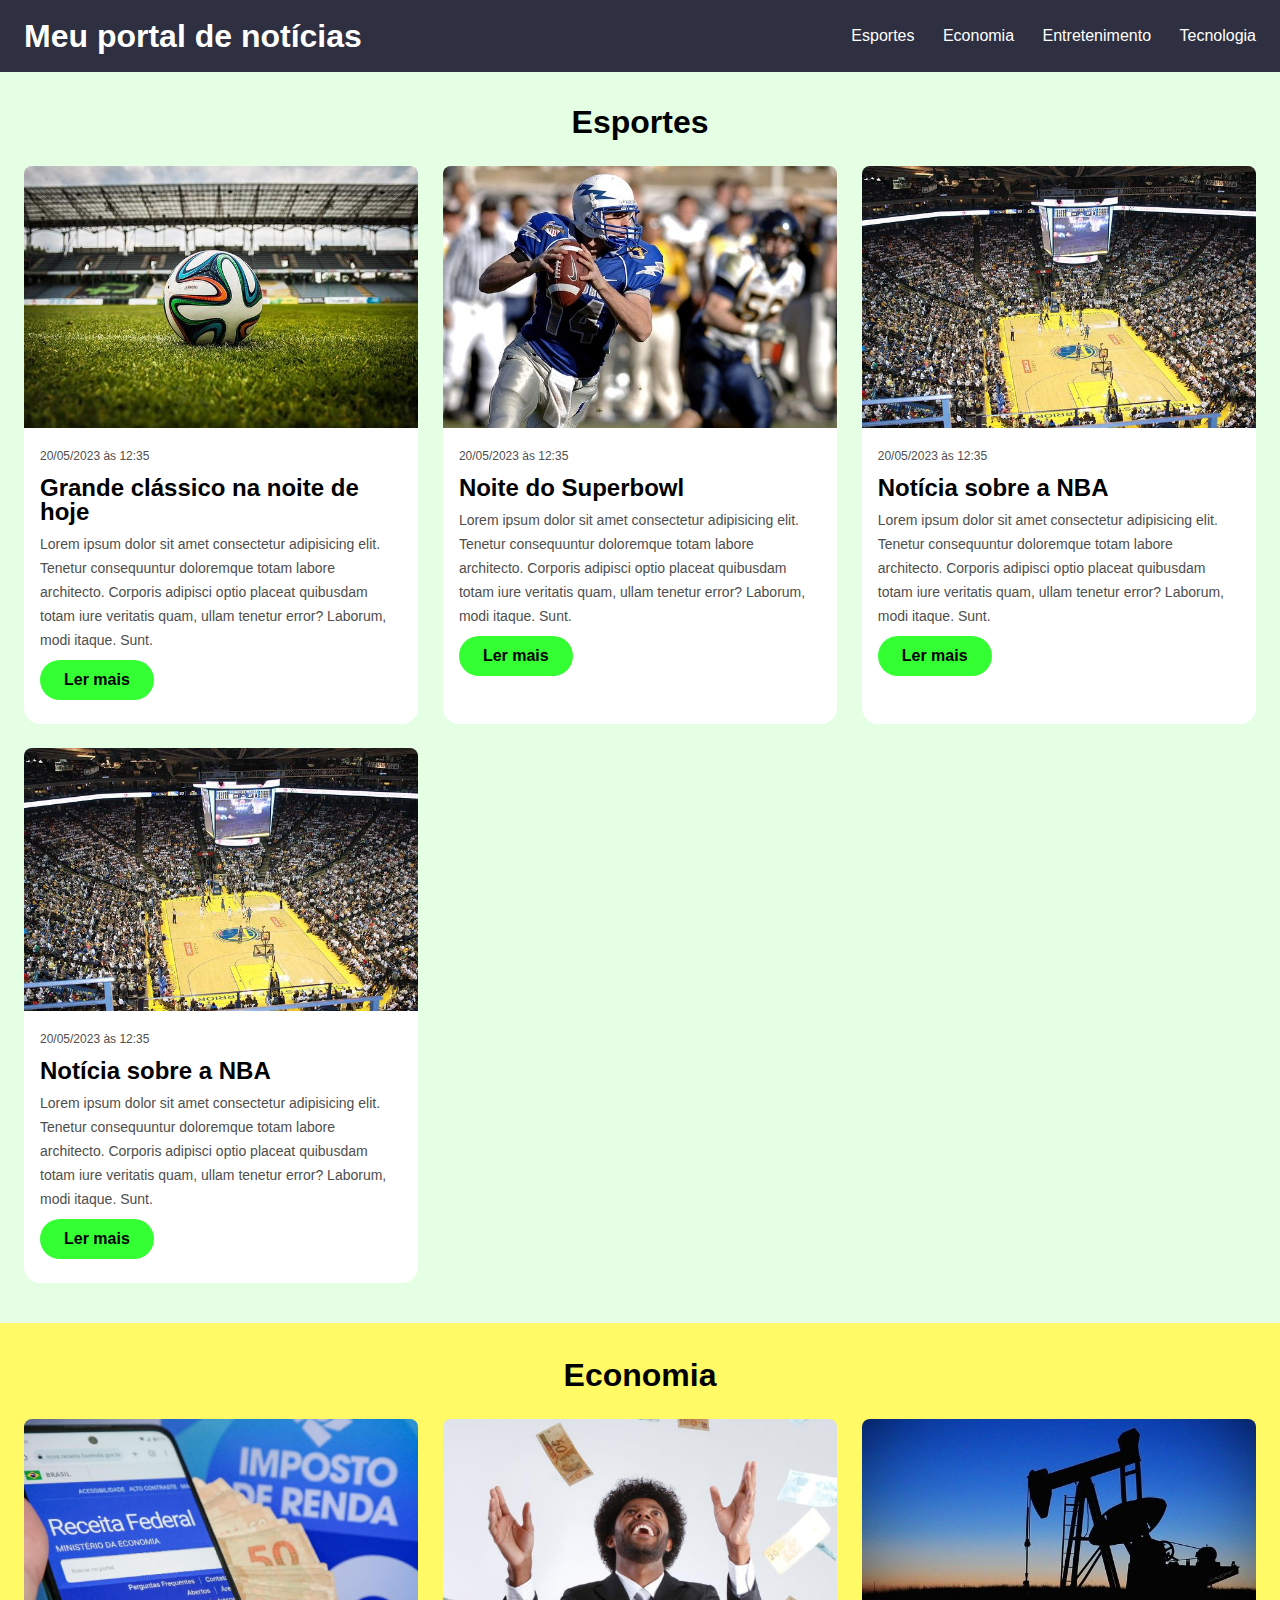
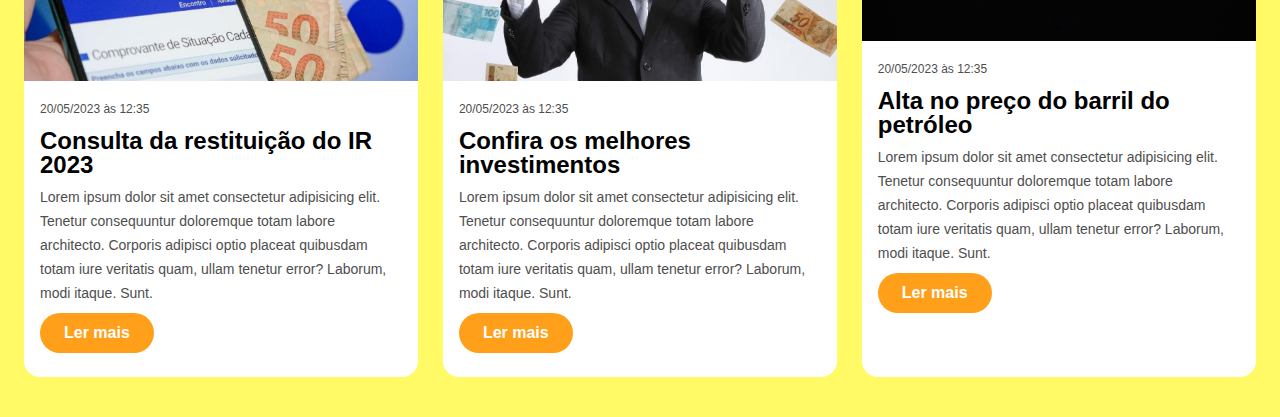
==== Modulo-4/index.html @ 0dba43e3 "Arquivo base finalizado para o Exercicio" ====
<!DOCTYPE html>
<html lang="pt-BR">
<head>
    <meta charset="UTF-8">
    <meta http-equiv="X-UA-Compatible" content="IE=edge">
    <meta name="viewport" content="width=device-width, initial-scale=1.0">
    <title>Meu portal de notícias</title>
    <link rel="stylesheet" href="css/style.css" />
</head>
<body>
    <header>
        <div class="container">
            <h1>Meu portal de notícias</h1>
            <nav>
                <ul>
                    <li>
                        <a href="#sports" title="Ir para a seção de esportes">Esportes</a>
                    </li>
                    <li>
                        <a href="#economy" title="Ir para a seção de notícias">Economia</a>
                    </li>
                    <li>
                        <a href="#games" title="Ir para a seção de notícias">Entretenimento</a>
                    </li>
                    <li>
                        <a href="#games" title="Ir para a seção de notícias">Tecnologia</a>
                    </li>
                </ul>
            </nav>
        </div>
    </header>
    <main>
    <!--Sessão de Esportes -->
    <section id="sports">
        <div class="container">
            <h2>Esportes</h2>
            <div class="articles">
                <article>
                    <img src="./imagens/futebol.jpg" alt="Bola de futebol no gramado" />
                    <div class="content">
                        <header>
                            <time class="creation-date">20/05/2023 às 12:35</time>
                        </header>
                        <h3>Grande clássico na noite de hoje</h3>
                        <p>
                            Lorem ipsum dolor sit amet consectetur adipisicing elit. Tenetur consequuntur doloremque totam labore architecto. Corporis adipisci optio placeat quibusdam totam iure veritatis quam, ullam tenetur error? Laborum, modi itaque. Sunt.
                        </p>
                        <a href="#" title="Leia a notícia completa">Ler mais</a>
                    </div>
                </article>
                <article>
                    <img src="./imagens/futebol-americano.jpg" alt="Jogador de futebol americano correndo com a bola na mão" />
                    <div class="content">
                        <header>
                            <time class="creation-date">20/05/2023 às 12:35</time>
                        </header>
                        <h3>Noite do Superbowl</h3>
                        <p>
                            Lorem ipsum dolor sit amet consectetur adipisicing elit. Tenetur consequuntur doloremque totam labore architecto. Corporis adipisci optio placeat quibusdam totam iure veritatis quam, ullam tenetur error? Laborum, modi itaque. Sunt.
                        </p>
                        <a href="#" title="Leia a notícia completa">Ler mais</a>
                    </div>
                </article>
                <article>
                    <img src="./imagens/basquete.jpg" title="Vista aérea de uma quadra de basquete" />
                    <div class="content">
                        <header>
                            <time class="creation-date">20/05/2023 às 12:35</time>
                        </header>
                        <h3>Notícia sobre a NBA</h3>
                        <p>
                            Lorem ipsum dolor sit amet consectetur adipisicing elit. Tenetur consequuntur doloremque totam labore architecto. Corporis adipisci optio placeat quibusdam totam iure veritatis quam, ullam tenetur error? Laborum, modi itaque. Sunt.
                        </p>
                        <a href="#" title="Leia a notícia completa">Ler mais</a>
                    </div>
                </article>
                <article>
                    <img src="./imagens/basquete.jpg" title="Vista aérea de uma quadra de basquete" />
                    <div class="content">
                        <header>
                            <time class="creation-date">20/05/2023 às 12:35</time>
                        </header>
                        <h3>Notícia sobre a NBA</h3>
                        <p>
                            Lorem ipsum dolor sit amet consectetur adipisicing elit. Tenetur consequuntur doloremque totam labore architecto. Corporis adipisci optio placeat quibusdam totam iure veritatis quam, ullam tenetur error? Laborum, modi itaque. Sunt.
                        </p>
                        <a href="#" title="Leia a notícia completa">Ler mais</a>
                    </div>
                </article>
            </div>
        </div>
    </section>
    <!-- / Sessão de Esportes -->
    <!--Sessão de Economia -->
    <section id="economy">
        <div class="container">
            <h2>Economia</h2>
            <div class="articles">
                <article>
                    <img src="./imagens/economia/economy_1.jpg" alt="Consulta da restituição do IR 2023" />
                    <div class="content">
                        <header>
                            <time class="creation-date">20/05/2023 às 12:35</time>
                        </header>
                        <h3>Consulta da restituição do IR 2023</h3>
                        <p>
                            Lorem ipsum dolor sit amet consectetur adipisicing elit. Tenetur consequuntur doloremque totam labore architecto. Corporis adipisci optio placeat quibusdam totam iure veritatis quam, ullam tenetur error? Laborum, modi itaque. Sunt.
                        </p>
                        <a href="#" title="Leia a notícia completa">Ler mais</a>
                    </div>
                </article>
                <article>
                    <img src="./imagens/economia/economy_2.jpg" alt="Jogando dinheiro para o alto" />
                    <div class="content">
                        <header>
                            <time class="creation-date">20/05/2023 às 12:35</time>
                        </header>
                        <h3>Confira os melhores investimentos</h3>
                        <p>
                            Lorem ipsum dolor sit amet consectetur adipisicing elit. Tenetur consequuntur doloremque totam labore architecto. Corporis adipisci optio placeat quibusdam totam iure veritatis quam, ullam tenetur error? Laborum, modi itaque. Sunt.
                        </p>
                        <a href="#" title="Leia a notícia completa">Ler mais</a>
                    </div>
                </article>
                <article>
                    <img src="./imagens/petroleo.jpg" alt="Extração de petróleo" />
                    <div class="content">
                        <header>
                            <time class="creation-date">20/05/2023 às 12:35</time>
                        </header>
                        <h3>Alta no preço do barril do petróleo</h3>
                        <p>
                            Lorem ipsum dolor sit amet consectetur adipisicing elit. Tenetur consequuntur doloremque totam labore architecto. Corporis adipisci optio placeat quibusdam totam iure veritatis quam, ullam tenetur error? Laborum, modi itaque. Sunt.
                        </p>
                        <a href="#" title="Leia a notícia completa">Ler mais</a>
                    </div>
                </article>
            </div>
        </div>
    </section>
    <!-- / Sessão de Economia -->
    </main>
</body>
</html>
---- Modulo-4/css/style.css ----
*{
    margin: 0;
    padding: 0;
    border: 0;
    box-sizing: border-box;
}
body{
    font-family: Arial, Helvetica, sans-serif;
    line-height: 150%;
}
main{
    padding-top: 70px;
}
/* Modifiquei essa parte para ser responsivo */
.container{
    max-width: 1366px;
    min-width: 828px;
    width: 100%;
    margin: 0 auto;
}

/* Header */

body > header{
    background: #2e2f41;
    position: fixed;
    width: 100%;
    padding: 24px;
    color: #fff;
}
header .container{
    display: flex;
    align-items: center;
    justify-content: space-between;
}
header li{
    display: inline;
    margin-left: 24px;
}
header li a{
    color: #fff;
    text-decoration: none;
}
/* /Header */

/* Sessões */

section{
    padding: 16px 24px;
}
#sports{
    background-color: rgba(0, 255, 0, 0.1);
}
#sports .articles article a{
    background: rgba(0, 255, 0, 0.8);
    color: #000;
}
#economy{
    background-color: #fffa65;
}
#economy .articles article a{
    background: #ff9f1a;
}
section h2{
    font-size: 32px;
    text-align: center;
    margin: 24px 0 32px;
}
.articles article{
    margin-bottom: 24px;
}

/* /Sessões */

/* Card de noticias */
article{
    background-color: #fff;
    border-radius: 16px;
}
.articles{
    display: flex;
    flex-wrap: wrap;
    justify-content: space-between;
}
.articles article{
    width: 32%;
}
.articles .content{
    padding: 8px 16px 24px;
}
.articles article img{
    width: 100%;
    border-radius: 8px 8px 0 0;
}
.articles article h3{
    margin: 8px 0 8px;
    font-size: 24px;
}
.articles article p{
    font-size: 14px;
    color: #4e4e4e;
}
.articles article a{
    background: red;
    color: #fff;
    padding: 8px 24px;
    display: inline-block;
    text-decoration: none;
    border-radius: 30px;
    margin-top: 8px;
    font-weight: bold;
}
.articles article a:hover{
    text-decoration: underline;
}
.creation-date{
    font-size: 12px;
    color: #4e4e4e;
}
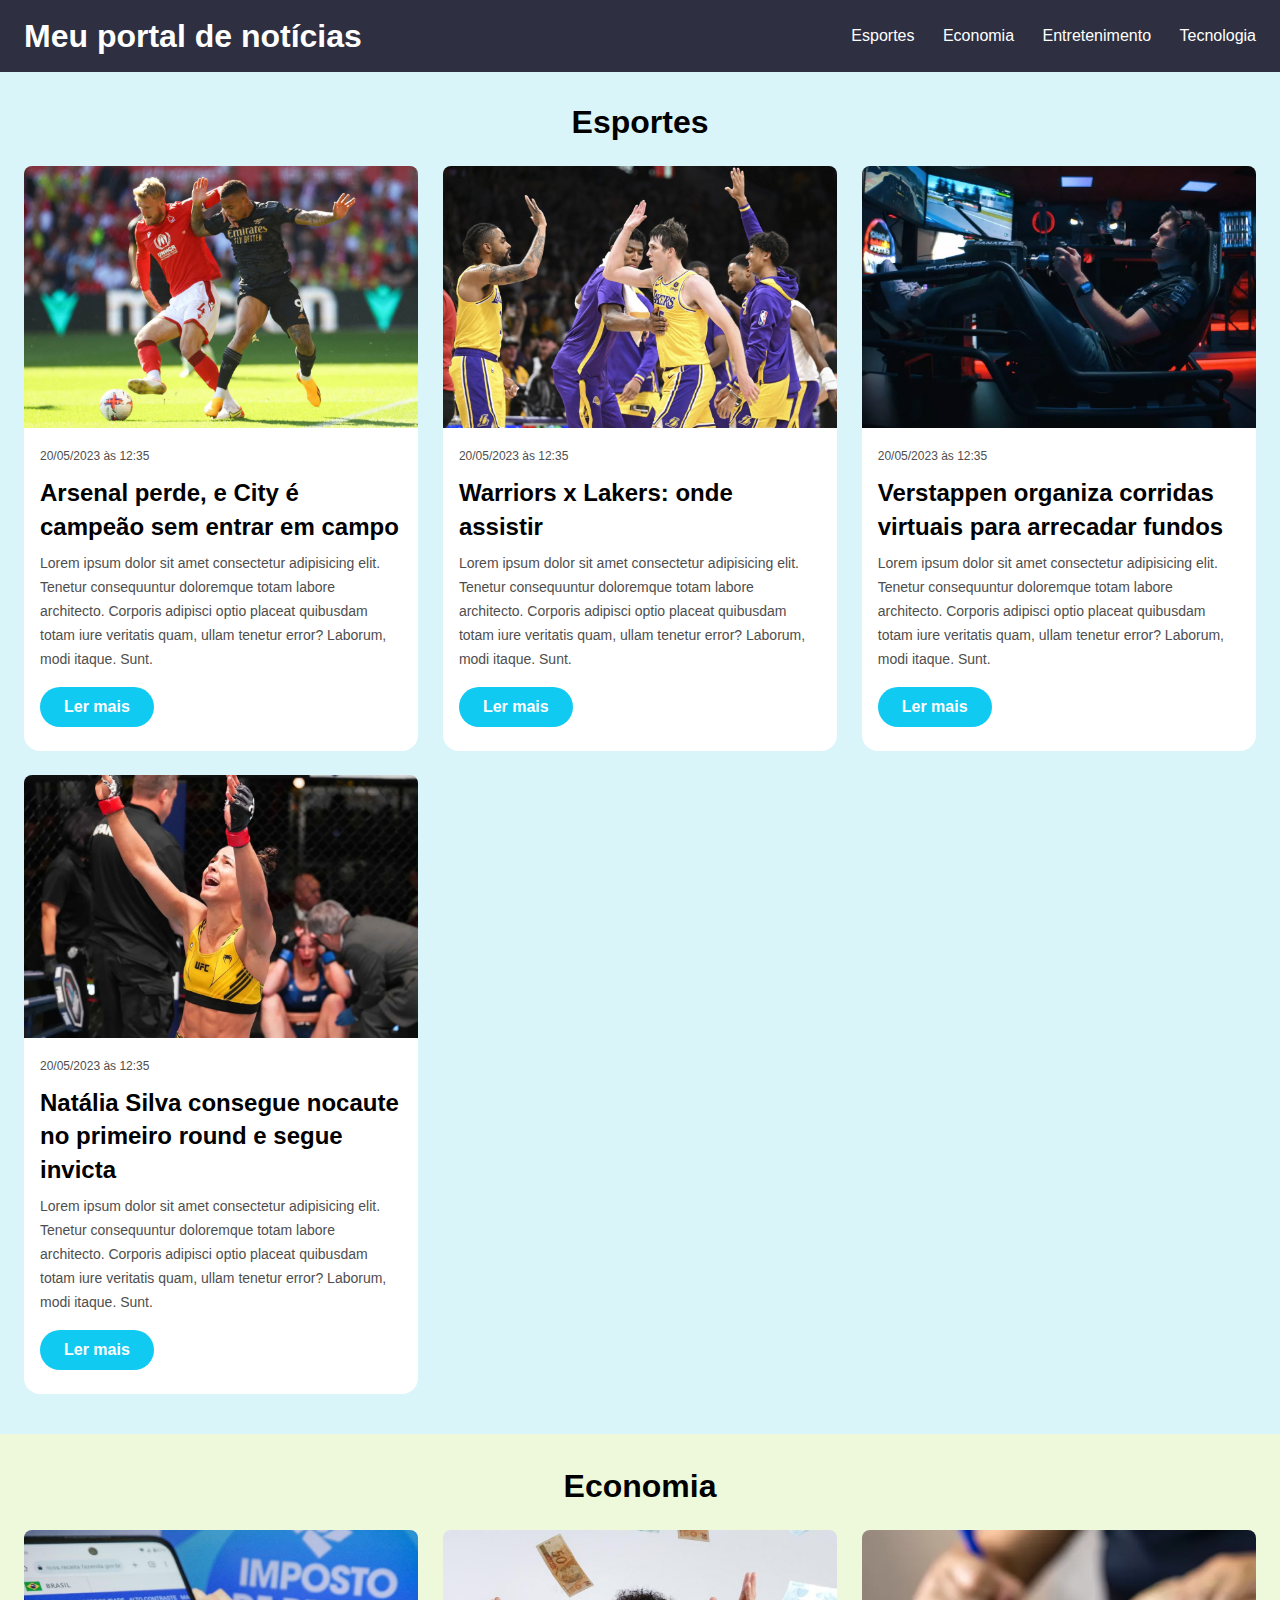
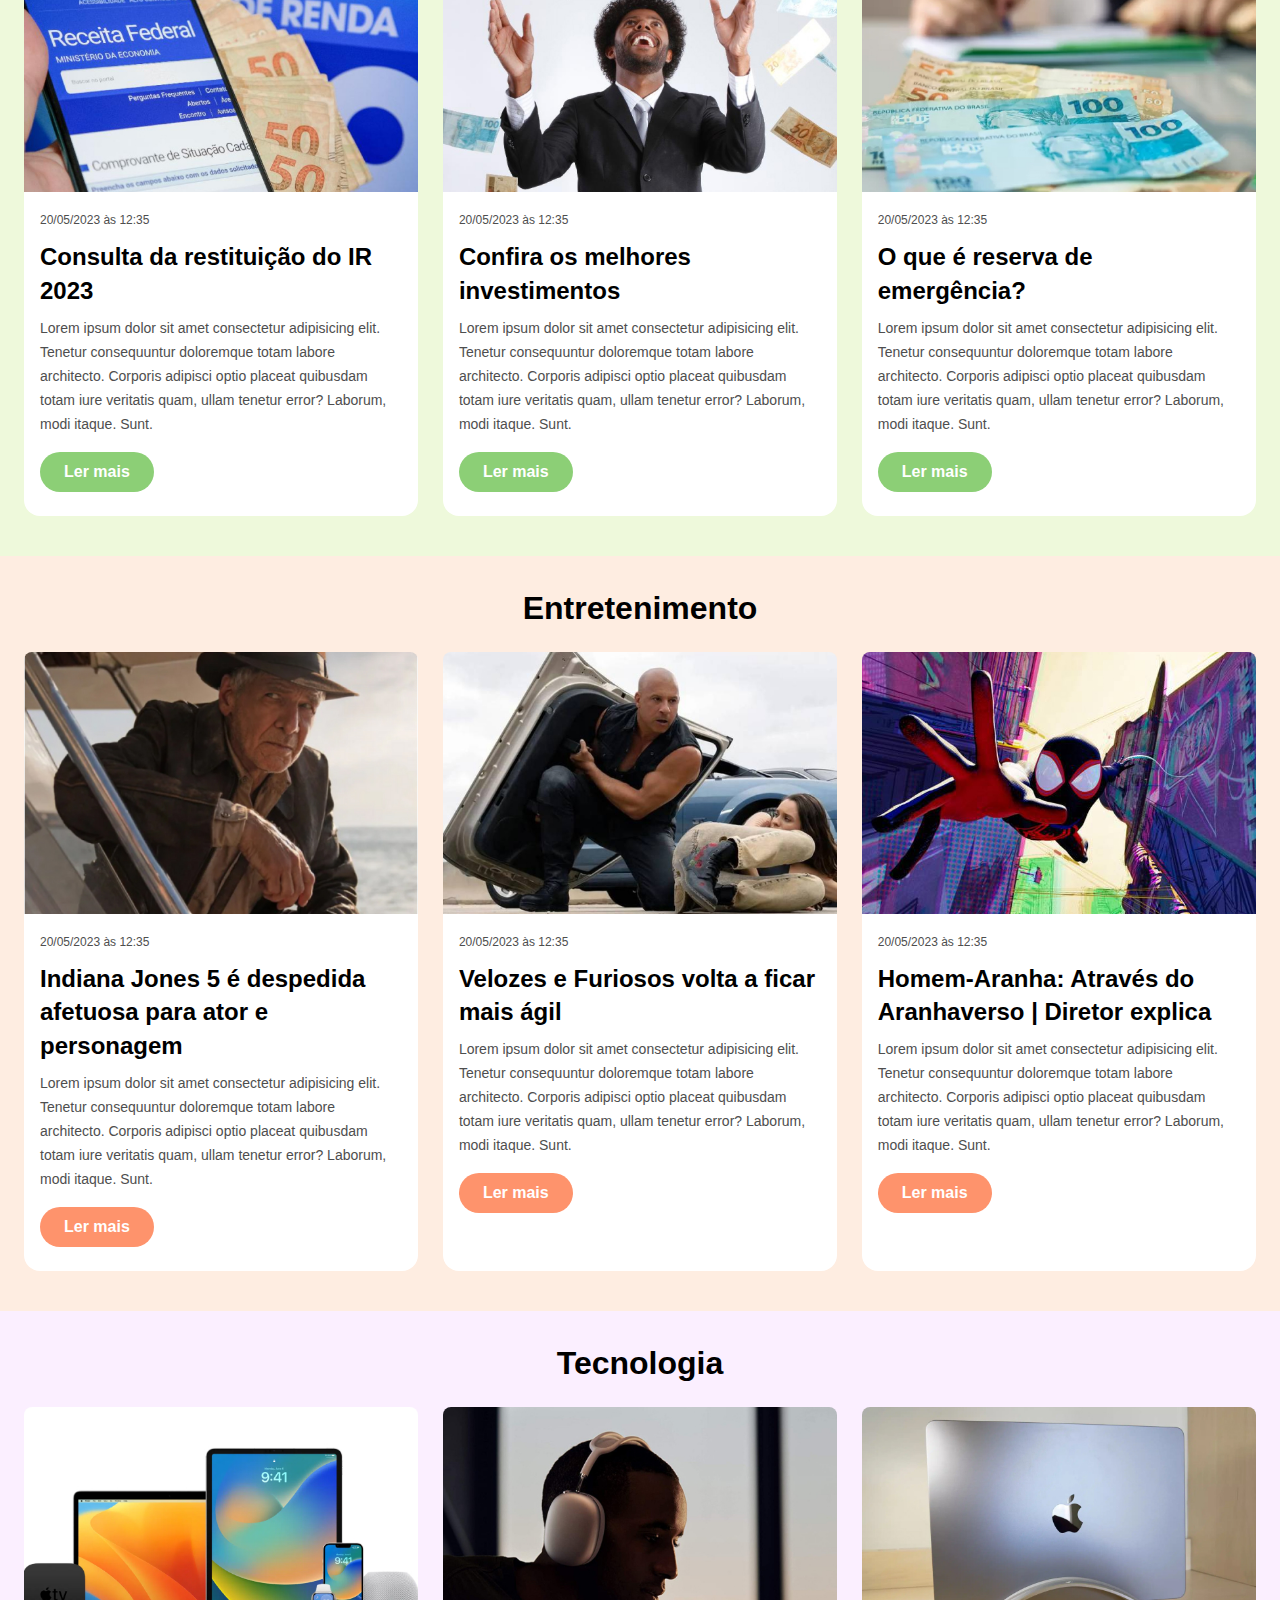
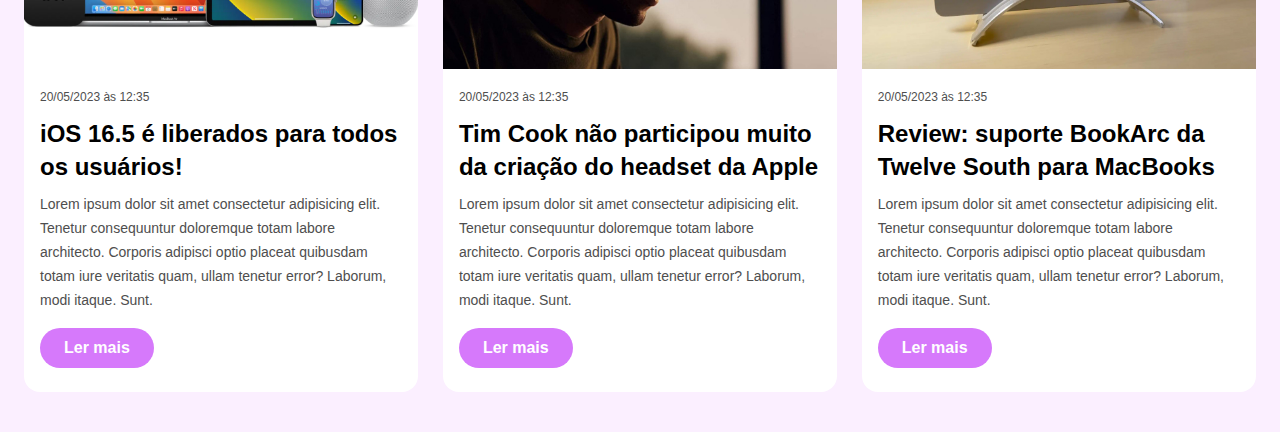
==== commit 09c85dac: "Finalização de todo o exercicio" ====
--- a/Modulo-4/index.html
+++ b/Modulo-4/index.html
@@ -20,10 +20,10 @@
                         <a href="#economy" title="Ir para a seção de notícias">Economia</a>
                     </li>
                     <li>
-                        <a href="#games" title="Ir para a seção de notícias">Entretenimento</a>
-                    </li>
-                    <li>
-                        <a href="#games" title="Ir para a seção de notícias">Tecnologia</a>
+                        <a href="#entertainment" title="Ir para a seção de notícias">Entretenimento</a>
+                    </li>
+                    <li>
+                        <a href="#tecnology" title="Ir para a seção de notícias">Tecnologia</a>
                     </li>
                 </ul>
             </nav>
@@ -36,51 +36,51 @@
             <h2>Esportes</h2>
             <div class="articles">
                 <article>
-                    <img src="./imagens/futebol.jpg" alt="Bola de futebol no gramado" />
-                    <div class="content">
-                        <header>
-                            <time class="creation-date">20/05/2023 às 12:35</time>
-                        </header>
-                        <h3>Grande clássico na noite de hoje</h3>
-                        <p>
-                            Lorem ipsum dolor sit amet consectetur adipisicing elit. Tenetur consequuntur doloremque totam labore architecto. Corporis adipisci optio placeat quibusdam totam iure veritatis quam, ullam tenetur error? Laborum, modi itaque. Sunt.
-                        </p>
-                        <a href="#" title="Leia a notícia completa">Ler mais</a>
-                    </div>
-                </article>
-                <article>
-                    <img src="./imagens/futebol-americano.jpg" alt="Jogador de futebol americano correndo com a bola na mão" />
-                    <div class="content">
-                        <header>
-                            <time class="creation-date">20/05/2023 às 12:35</time>
-                        </header>
-                        <h3>Noite do Superbowl</h3>
-                        <p>
-                            Lorem ipsum dolor sit amet consectetur adipisicing elit. Tenetur consequuntur doloremque totam labore architecto. Corporis adipisci optio placeat quibusdam totam iure veritatis quam, ullam tenetur error? Laborum, modi itaque. Sunt.
-                        </p>
-                        <a href="#" title="Leia a notícia completa">Ler mais</a>
-                    </div>
-                </article>
-                <article>
-                    <img src="./imagens/basquete.jpg" title="Vista aérea de uma quadra de basquete" />
-                    <div class="content">
-                        <header>
-                            <time class="creation-date">20/05/2023 às 12:35</time>
-                        </header>
-                        <h3>Notícia sobre a NBA</h3>
-                        <p>
-                            Lorem ipsum dolor sit amet consectetur adipisicing elit. Tenetur consequuntur doloremque totam labore architecto. Corporis adipisci optio placeat quibusdam totam iure veritatis quam, ullam tenetur error? Laborum, modi itaque. Sunt.
-                        </p>
-                        <a href="#" title="Leia a notícia completa">Ler mais</a>
-                    </div>
-                </article>
-                <article>
-                    <img src="./imagens/basquete.jpg" title="Vista aérea de uma quadra de basquete" />
-                    <div class="content">
-                        <header>
-                            <time class="creation-date">20/05/2023 às 12:35</time>
-                        </header>
-                        <h3>Notícia sobre a NBA</h3>
+                    <img src="./imagens/esportes/sport-1.jpg" alt="Dois jogadores em cima da bola" />
+                    <div class="content">
+                        <header>
+                            <time class="creation-date">20/05/2023 às 12:35</time>
+                        </header>
+                        <h3>Arsenal perde, e City é campeão sem entrar em campo</h3>
+                        <p>
+                            Lorem ipsum dolor sit amet consectetur adipisicing elit. Tenetur consequuntur doloremque totam labore architecto. Corporis adipisci optio placeat quibusdam totam iure veritatis quam, ullam tenetur error? Laborum, modi itaque. Sunt.
+                        </p>
+                        <a href="#" title="Leia a notícia completa">Ler mais</a>
+                    </div>
+                </article>
+                <article>
+                    <img src="./imagens/esportes/sport-2.jpg" alt="Jogador de basquete dos Lakers" />
+                    <div class="content">
+                        <header>
+                            <time class="creation-date">20/05/2023 às 12:35</time>
+                        </header>
+                        <h3>Warriors x Lakers: onde assistir</h3>
+                        <p>
+                            Lorem ipsum dolor sit amet consectetur adipisicing elit. Tenetur consequuntur doloremque totam labore architecto. Corporis adipisci optio placeat quibusdam totam iure veritatis quam, ullam tenetur error? Laborum, modi itaque. Sunt.
+                        </p>
+                        <a href="#" title="Leia a notícia completa">Ler mais</a>
+                    </div>
+                </article>
+                <article>
+                    <img src="./imagens/esportes/sport-3.jpg" title="Verstappen jogando um jogo de corrida" />
+                    <div class="content">
+                        <header>
+                            <time class="creation-date">20/05/2023 às 12:35</time>
+                        </header>
+                        <h3>Verstappen organiza corridas virtuais para arrecadar fundos</h3>
+                        <p>
+                            Lorem ipsum dolor sit amet consectetur adipisicing elit. Tenetur consequuntur doloremque totam labore architecto. Corporis adipisci optio placeat quibusdam totam iure veritatis quam, ullam tenetur error? Laborum, modi itaque. Sunt.
+                        </p>
+                        <a href="#" title="Leia a notícia completa">Ler mais</a>
+                    </div>
+                </article>
+                <article>
+                    <img src="./imagens/esportes/sport-4.jpg" title="Natália Silva erguendo os braços" />
+                    <div class="content">
+                        <header>
+                            <time class="creation-date">20/05/2023 às 12:35</time>
+                        </header>
+                        <h3>Natália Silva consegue nocaute no primeiro round e segue invicta</h3>
                         <p>
                             Lorem ipsum dolor sit amet consectetur adipisicing elit. Tenetur consequuntur doloremque totam labore architecto. Corporis adipisci optio placeat quibusdam totam iure veritatis quam, ullam tenetur error? Laborum, modi itaque. Sunt.
                         </p>
@@ -91,6 +91,7 @@
         </div>
     </section>
     <!-- / Sessão de Esportes -->
+
     <!--Sessão de Economia -->
     <section id="economy">
         <div class="container">
@@ -123,12 +124,12 @@
                     </div>
                 </article>
                 <article>
-                    <img src="./imagens/petroleo.jpg" alt="Extração de petróleo" />
-                    <div class="content">
-                        <header>
-                            <time class="creation-date">20/05/2023 às 12:35</time>
-                        </header>
-                        <h3>Alta no preço do barril do petróleo</h3>
+                    <img src="./imagens/economia/economy_3.jpg" alt="Algumas notas de real em cima de uma mesa" />
+                    <div class="content">
+                        <header>
+                            <time class="creation-date">20/05/2023 às 12:35</time>
+                        </header>
+                        <h3>O que é reserva de emergência?</h3>
                         <p>
                             Lorem ipsum dolor sit amet consectetur adipisicing elit. Tenetur consequuntur doloremque totam labore architecto. Corporis adipisci optio placeat quibusdam totam iure veritatis quam, ullam tenetur error? Laborum, modi itaque. Sunt.
                         </p>
@@ -139,6 +140,104 @@
         </div>
     </section>
     <!-- / Sessão de Economia -->
+
+    <!--Sessão de Entretenimento -->
+    <section id="entertainment">
+        <div class="container">
+            <h2>Entretenimento</h2>
+            <div class="articles">
+                <article>
+                    <img src="./imagens/entretenimento/entre-1.jpg" alt="Na imagem aparece Indiana Jones" />
+                    <div class="content">
+                        <header>
+                            <time class="creation-date">20/05/2023 às 12:35</time>
+                        </header>
+                        <h3>Indiana Jones 5 é despedida afetuosa para ator e personagem</h3>
+                        <p>
+                            Lorem ipsum dolor sit amet consectetur adipisicing elit. Tenetur consequuntur doloremque totam labore architecto. Corporis adipisci optio placeat quibusdam totam iure veritatis quam, ullam tenetur error? Laborum, modi itaque. Sunt.
+                        </p>
+                        <a href="#" title="Leia a notícia completa">Ler mais</a>
+                    </div>
+                </article>
+                <article>
+                    <img src="./imagens/entretenimento/entre-2.jpg" alt="Vin Diesel segurando a porta de um carro" />
+                    <div class="content">
+                        <header>
+                            <time class="creation-date">20/05/2023 às 12:35</time>
+                        </header>
+                        <h3>Velozes e Furiosos volta a ficar mais ágil</h3>
+                        <p>
+                            Lorem ipsum dolor sit amet consectetur adipisicing elit. Tenetur consequuntur doloremque totam labore architecto. Corporis adipisci optio placeat quibusdam totam iure veritatis quam, ullam tenetur error? Laborum, modi itaque. Sunt.
+                        </p>
+                        <a href="#" title="Leia a notícia completa">Ler mais</a>
+                    </div>
+                </article>
+                <article>
+                    <img src="./imagens/entretenimento/entre-3.jpg" alt="Na imagem Miles Morales caindo de um predio" />
+                    <div class="content">
+                        <header>
+                            <time class="creation-date">20/05/2023 às 12:35</time>
+                        </header>
+                        <h3>Homem-Aranha: Através do Aranhaverso | Diretor explica</h3>
+                        <p>
+                            Lorem ipsum dolor sit amet consectetur adipisicing elit. Tenetur consequuntur doloremque totam labore architecto. Corporis adipisci optio placeat quibusdam totam iure veritatis quam, ullam tenetur error? Laborum, modi itaque. Sunt.
+                        </p>
+                        <a href="#" title="Leia a notícia completa">Ler mais</a>
+                    </div>
+                </article>
+            </div>
+        </div>
+    </section>
+    <!-- / Sessão de Entretenimento -->
+
+    <!--Sessão de Entretenimento -->
+    <section id="tecnology">
+        <div class="container">
+            <h2>Tecnologia</h2>
+            <div class="articles">
+                <article>
+                    <img src="./imagens/tecnologia/tec-1.jpg" alt="Alguns dispositivos da Apple são mostrados na imagem" />
+                    <div class="content">
+                        <header>
+                            <time class="creation-date">20/05/2023 às 12:35</time>
+                        </header>
+                        <h3>iOS 16.5 é liberados para todos os usuários!</h3>
+                        <p>
+                            Lorem ipsum dolor sit amet consectetur adipisicing elit. Tenetur consequuntur doloremque totam labore architecto. Corporis adipisci optio placeat quibusdam totam iure veritatis quam, ullam tenetur error? Laborum, modi itaque. Sunt.
+                        </p>
+                        <a href="#" title="Leia a notícia completa">Ler mais</a>
+                    </div>
+                </article>
+                <article>
+                    <img src="./imagens/tecnologia/tec-2.jpg" alt="Jogando dinheiro para o alto" />
+                    <div class="content">
+                        <header>
+                            <time class="creation-date">20/05/2023 às 12:35</time>
+                        </header>
+                        <h3>Tim Cook não participou muito da criação do headset da Apple</h3>
+                        <p>
+                            Lorem ipsum dolor sit amet consectetur adipisicing elit. Tenetur consequuntur doloremque totam labore architecto. Corporis adipisci optio placeat quibusdam totam iure veritatis quam, ullam tenetur error? Laborum, modi itaque. Sunt.
+                        </p>
+                        <a href="#" title="Leia a notícia completa">Ler mais</a>
+                    </div>
+                </article>
+                <article>
+                    <img src="./imagens/tecnologia/tec-3.jpg" alt="Algumas notas de real em cima de uma mesa" />
+                    <div class="content">
+                        <header>
+                            <time class="creation-date">20/05/2023 às 12:35</time>
+                        </header>
+                        <h3>Review: suporte BookArc da Twelve South para MacBooks</h3>
+                        <p>
+                            Lorem ipsum dolor sit amet consectetur adipisicing elit. Tenetur consequuntur doloremque totam labore architecto. Corporis adipisci optio placeat quibusdam totam iure veritatis quam, ullam tenetur error? Laborum, modi itaque. Sunt.
+                        </p>
+                        <a href="#" title="Leia a notícia completa">Ler mais</a>
+                    </div>
+                </article>
+            </div>
+        </div>
+    </section>
+    <!-- / Sessão de Entretenimento -->
     </main>
 </body>
 </html>--- a/Modulo-4/css/style.css
+++ b/Modulo-4/css/style.css
@@ -49,18 +49,34 @@
     padding: 16px 24px;
 }
 #sports{
-    background-color: rgba(0, 255, 0, 0.1);
+    background-color: #daf5f9;
 }
 #sports .articles article a{
-    background: rgba(0, 255, 0, 0.8);
-    color: #000;
+    background: #10caf1;
+    color: #fff;
 }
+
 #economy{
-    background-color: #fffa65;
+    background-color: #eef9db;
 }
 #economy .articles article a{
-    background: #ff9f1a;
+    background: #8ccf76;
 }
+
+#entertainment{
+    background-color: #feede1;
+}
+#entertainment .articles article a{
+    background: #fe936c;
+}
+
+#tecnology{
+    background-color: #fbefff;
+}
+#tecnology .articles article a{
+    background: #d679fb;
+}
+
 section h2{
     font-size: 32px;
     text-align: center;
@@ -95,6 +111,7 @@
 .articles article h3{
     margin: 8px 0 8px;
     font-size: 24px;
+    line-height: 140%;
 }
 .articles article p{
     font-size: 14px;
@@ -107,7 +124,7 @@
     display: inline-block;
     text-decoration: none;
     border-radius: 30px;
-    margin-top: 8px;
+    margin-top: 16px;
     font-weight: bold;
 }
 .articles article a:hover{
